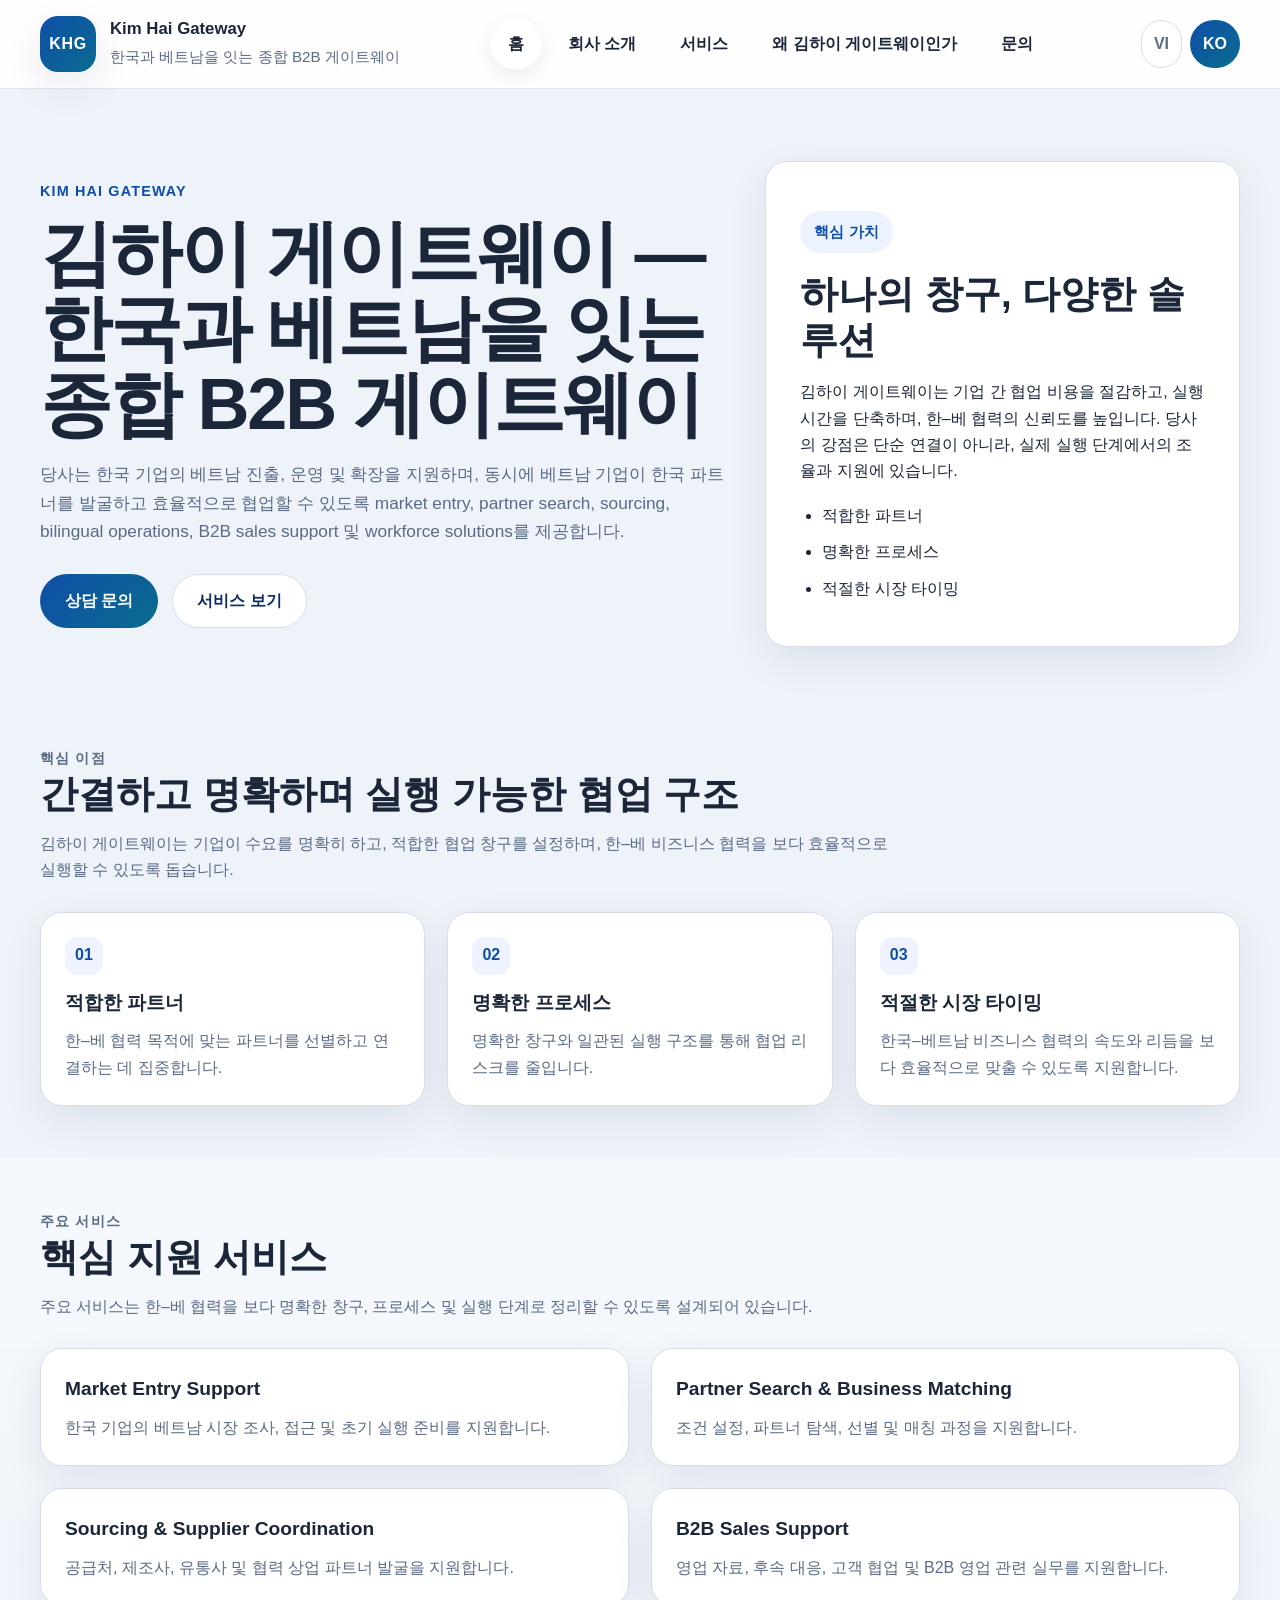
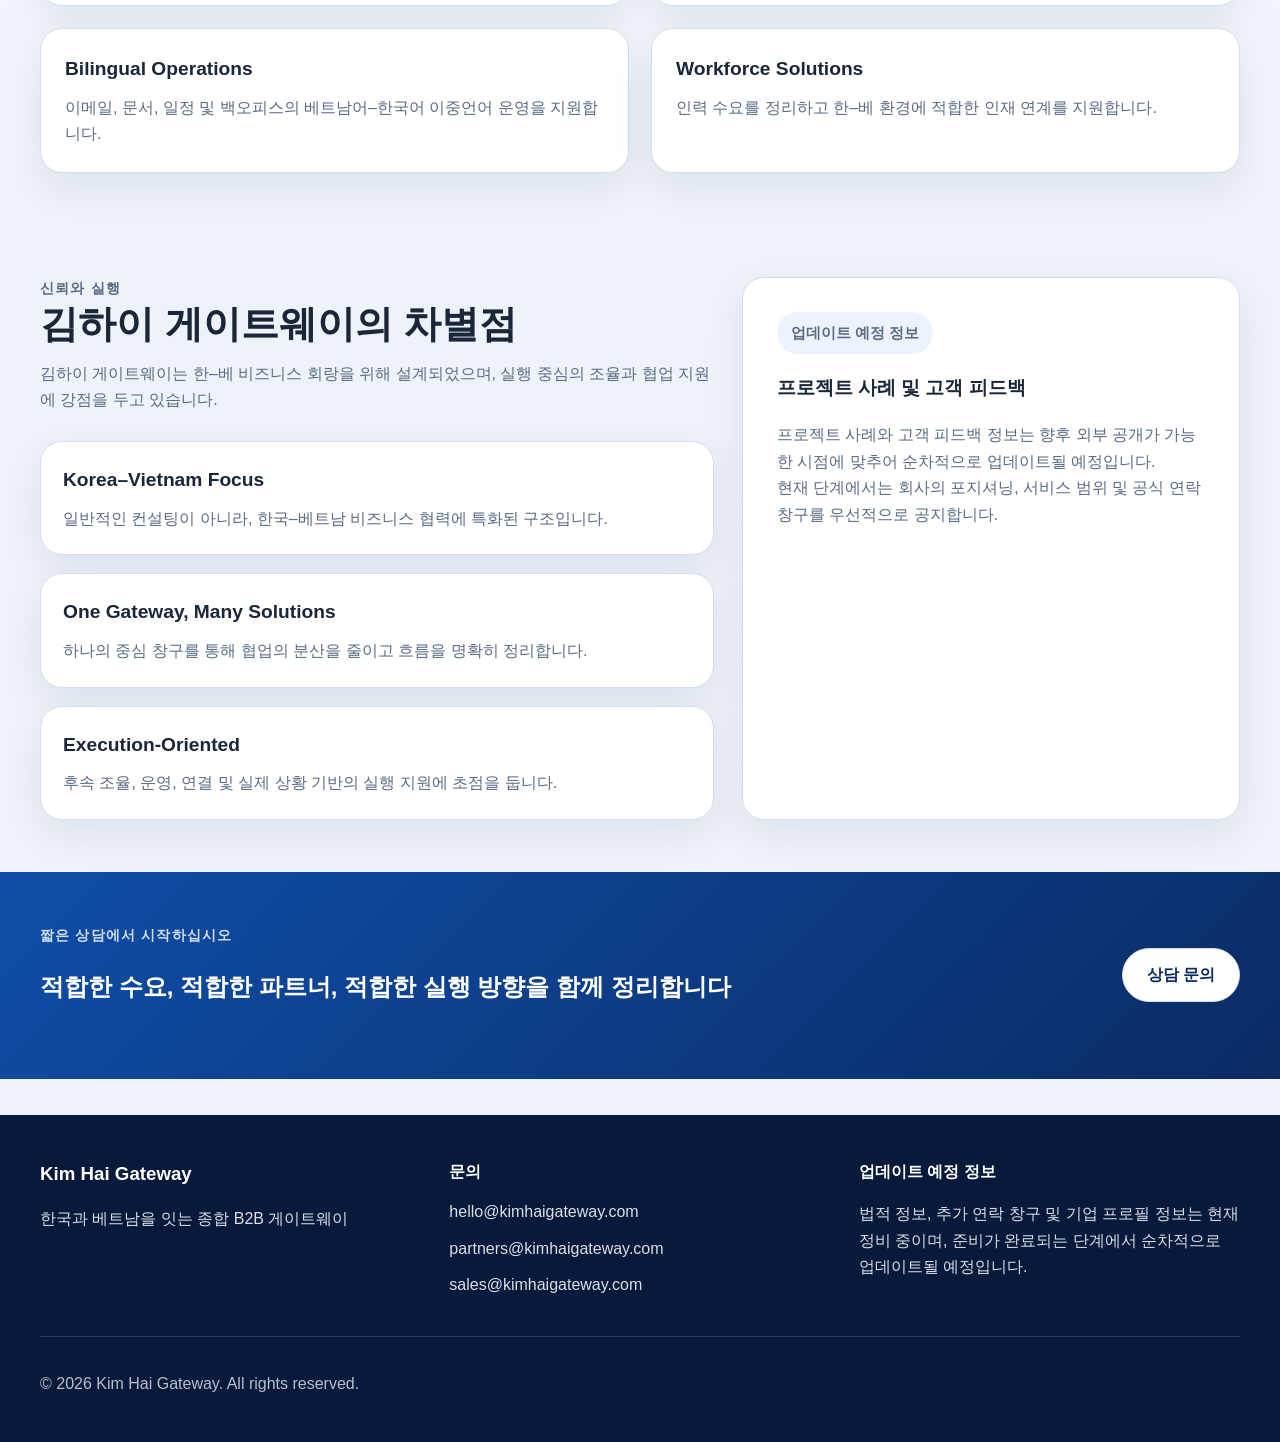
==== ko/index.html @ db50b4ad "Convert site to bilingual VI-KO structure" ====
<!DOCTYPE html>
<html lang="ko">
<head>
  <meta charset="UTF-8" />
  <meta name="viewport" content="width=device-width, initial-scale=1.0" />
  <title>Kim Hai Gateway | 한국과 베트남을 잇는 종합 B2B 게이트웨이</title>
  <meta name="description" content="김하이 게이트웨이는 한국 기업의 베트남 진출과 베트남 기업의 한국 파트너 협업을 지원하는 한–베 B2B 게이트웨이입니다." />
  <link rel="stylesheet" href="/assets/styles.css" />
</head>
<body>
  <header class="site-header">
    <div class="container header-inner">
      <a class="brand" href="/ko/index.html">
        <span class="brand-mark">KHG</span>
        <span class="brand-text">
          <strong>Kim Hai Gateway</strong>
          <small>한국과 베트남을 잇는 종합 B2B 게이트웨이</small>
        </span>
      </a>
      <nav class="site-nav">
        <a class="active" href="/ko/index.html">홈</a>
        <a href="/ko/about.html">회사 소개</a>
        <a href="/ko/services.html">서비스</a>
        <a href="/ko/why-us.html">왜 김하이 게이트웨이인가</a>
        <a href="/ko/contact.html">문의</a>
      </nav>
      <div class="lang-switch">
        <a href="/vi/index.html">VI</a>
        <a class="active" href="/ko/index.html">KO</a>
      </div>
    </div>
  </header>
  <main>
    <section class="hero">
      <div class="container hero-grid">
        <div>
          <p class="eyebrow">KIM HAI GATEWAY</p>
          <h1>김하이 게이트웨이 — 한국과 베트남을 잇는 종합 B2B 게이트웨이</h1>
          <p class="hero-text">당사는 한국 기업의 베트남 진출, 운영 및 확장을 지원하며, 동시에 베트남 기업이 한국 파트너를 발굴하고 효율적으로 협업할 수 있도록 market entry, partner search, sourcing, bilingual operations, B2B sales support 및 workforce solutions를 제공합니다.</p>
          <div class="button-row">
            <a class="btn btn-primary" href="/ko/contact.html">상담 문의</a>
            <a class="btn btn-secondary" href="/ko/services.html">서비스 보기</a>
          </div>
        </div>
        <aside class="hero-card">
          <p class="card-label">핵심 가치</p>
          <h2>하나의 창구, 다양한 솔루션</h2>
          <p>김하이 게이트웨이는 기업 간 협업 비용을 절감하고, 실행 시간을 단축하며, 한–베 협력의 신뢰도를 높입니다. 당사의 강점은 단순 연결이 아니라, 실제 실행 단계에서의 조율과 지원에 있습니다.</p>
          <ul class="value-list">
            <li>적합한 파트너</li>
            <li>명확한 프로세스</li>
            <li>적절한 시장 타이밍</li>
          </ul>
        </aside>
      </div>
    </section>

    <section class="section">
      <div class="container">
        <div class="section-heading">
          <p class="eyebrow">핵심 이점</p>
          <h2>간결하고 명확하며 실행 가능한 협업 구조</h2>
          <p>김하이 게이트웨이는 기업이 수요를 명확히 하고, 적합한 협업 창구를 설정하며, 한–베 비즈니스 협력을 보다 효율적으로 실행할 수 있도록 돕습니다.</p>
        </div>
        <div class="benefit-grid">
          <article class="benefit-card">
            <span class="benefit-number">01</span>
            <h3>적합한 파트너</h3>
            <p>한–베 협력 목적에 맞는 파트너를 선별하고 연결하는 데 집중합니다.</p>
          </article>
          <article class="benefit-card">
            <span class="benefit-number">02</span>
            <h3>명확한 프로세스</h3>
            <p>명확한 창구와 일관된 실행 구조를 통해 협업 리스크를 줄입니다.</p>
          </article>
          <article class="benefit-card">
            <span class="benefit-number">03</span>
            <h3>적절한 시장 타이밍</h3>
            <p>한국–베트남 비즈니스 협력의 속도와 리듬을 보다 효율적으로 맞출 수 있도록 지원합니다.</p>
          </article>
        </div>
      </div>
    </section>

    <section class="section section-alt">
      <div class="container">
        <div class="section-heading">
          <p class="eyebrow">주요 서비스</p>
          <h2>핵심 지원 서비스</h2>
          <p>주요 서비스는 한–베 협력을 보다 명확한 창구, 프로세스 및 실행 단계로 정리할 수 있도록 설계되어 있습니다.</p>
        </div>
        <div class="services-grid">
          <article class="service-card">
            <h3>Market Entry Support</h3>
            <p>한국 기업의 베트남 시장 조사, 접근 및 초기 실행 준비를 지원합니다.</p>
          </article>
          <article class="service-card">
            <h3>Partner Search &amp; Business Matching</h3>
            <p>조건 설정, 파트너 탐색, 선별 및 매칭 과정을 지원합니다.</p>
          </article>
          <article class="service-card">
            <h3>Sourcing &amp; Supplier Coordination</h3>
            <p>공급처, 제조사, 유통사 및 협력 상업 파트너 발굴을 지원합니다.</p>
          </article>
          <article class="service-card">
            <h3>B2B Sales Support</h3>
            <p>영업 자료, 후속 대응, 고객 협업 및 B2B 영업 관련 실무를 지원합니다.</p>
          </article>
          <article class="service-card">
            <h3>Bilingual Operations</h3>
            <p>이메일, 문서, 일정 및 백오피스의 베트남어–한국어 이중언어 운영을 지원합니다.</p>
          </article>
          <article class="service-card">
            <h3>Workforce Solutions</h3>
            <p>인력 수요를 정리하고 한–베 환경에 적합한 인재 연계를 지원합니다.</p>
          </article>
        </div>
      </div>
    </section>

    <section class="section">
      <div class="container two-col">
        <div>
          <div class="section-heading">
            <p class="eyebrow">신뢰와 실행</p>
            <h2>김하이 게이트웨이의 차별점</h2>
            <p>김하이 게이트웨이는 한–베 비즈니스 회랑을 위해 설계되었으며, 실행 중심의 조율과 협업 지원에 강점을 두고 있습니다.</p>
          </div>
          <div class="feature-stack">
            <article class="feature-item">
              <h3>Korea–Vietnam Focus</h3>
              <p>일반적인 컨설팅이 아니라, 한국–베트남 비즈니스 협력에 특화된 구조입니다.</p>
            </article>
            <article class="feature-item">
              <h3>One Gateway, Many Solutions</h3>
              <p>하나의 중심 창구를 통해 협업의 분산을 줄이고 흐름을 명확히 정리합니다.</p>
            </article>
            <article class="feature-item">
              <h3>Execution-Oriented</h3>
              <p>후속 조율, 운영, 연결 및 실제 상황 기반의 실행 지원에 초점을 둡니다.</p>
            </article>
          </div>
        </div>
        <aside class="placeholder-box">
          <p class="placeholder-label">업데이트 예정 정보</p>
          <h3>프로젝트 사례 및 고객 피드백</h3>
          <p>프로젝트 사례와 고객 피드백 정보는 향후 외부 공개가 가능한 시점에 맞추어 순차적으로 업데이트될 예정입니다.</p>
          <p class="placeholder-note">현재 단계에서는 회사의 포지셔닝, 서비스 범위 및 공식 연락 창구를 우선적으로 공지합니다.</p>
        </aside>
      </div>
    </section>

    <section class="section cta-band">
      <div class="container cta-band-inner">
        <div>
          <p class="eyebrow">짧은 상담에서 시작하십시오</p>
          <h2>적합한 수요, 적합한 파트너, 적합한 실행 방향을 함께 정리합니다</h2>
        </div>
        <a class="btn btn-light" href="/ko/contact.html">상담 문의</a>
      </div>
    </section>
  </main>
  <footer class="site-footer">
    <div class="container footer-grid">
      <div>
        <h3>Kim Hai Gateway</h3>
        <p>한국과 베트남을 잇는 종합 B2B 게이트웨이</p>
      </div>
      <div>
        <h4>문의</h4>
        <ul class="footer-list">
          <li><a href="mailto:hello@kimhaigateway.com">hello@kimhaigateway.com</a></li>
          <li><a href="mailto:partners@kimhaigateway.com">partners@kimhaigateway.com</a></li>
          <li><a href="mailto:sales@kimhaigateway.com">sales@kimhaigateway.com</a></li>
        </ul>
      </div>
      <div>
        <h4>업데이트 예정 정보</h4>
        <p>법적 정보, 추가 연락 창구 및 기업 프로필 정보는 현재 정비 중이며, 준비가 완료되는 단계에서 순차적으로 업데이트될 예정입니다.</p>
      </div>
    </div>
    <div class="container footer-bottom">
      <p>© <span id="year"></span> Kim Hai Gateway. All rights reserved.</p>
    </div>
  </footer>
  <script src="/assets/script.js"></script>
</body>
</html>
---- assets/styles.css ----
:root {
  --bg: #eef3fa; --surface: #ffffff; --text: #1b2638; --muted: #5b6b84; --line: #d7deea;
  --primary: #0f4ea8; --primary-dark: #0b2b64; --accent: #0a6c8e; --shadow: 0 14px 40px rgba(15,31,63,.08);
  --radius: 22px; --container: 1200px;
}
*{box-sizing:border-box} html{scroll-behavior:smooth}
body{margin:0;font-family:Arial,"Helvetica Neue",Helvetica,sans-serif;color:var(--text);background:var(--bg);line-height:1.65}
a{color:inherit;text-decoration:none} .container{width:min(var(--container),calc(100% - 40px));margin:0 auto}
.site-header{position:sticky;top:0;z-index:20;background:rgba(255,255,255,.9);backdrop-filter:blur(10px);border-bottom:1px solid rgba(215,222,234,.8)}
.header-inner{display:flex;align-items:center;justify-content:space-between;gap:20px;min-height:88px}
.brand,.brand-lockup{display:flex;align-items:center;gap:14px}
.brand-mark{width:56px;height:56px;border-radius:18px;background:linear-gradient(135deg,var(--primary),var(--accent));color:#fff;display:grid;place-items:center;font-weight:700;letter-spacing:.04em;box-shadow:var(--shadow);flex-shrink:0}
.brand-text strong,.brand-lockup h1{display:block;margin:0;font-size:1.05rem;line-height:1.2}
.brand-text small,.brand-lockup p{display:block;color:var(--muted);margin-top:4px;font-size:.95rem}
.site-nav{display:flex;align-items:center;gap:8px;flex-wrap:wrap}
.site-nav a{padding:12px 18px;border-radius:999px;font-weight:600;color:var(--text)}
.site-nav a.active,.site-nav a:hover{background:#fff;box-shadow:0 6px 18px rgba(10,24,54,.08)}
.lang-switch{display:flex;align-items:center;gap:8px}
.lang-switch a{padding:10px 12px;border-radius:999px;border:1px solid var(--line);font-weight:700;color:var(--muted);background:#fff}
.lang-switch a.active{color:#fff;background:linear-gradient(135deg,var(--primary),var(--accent));border-color:transparent}
.hero{padding:72px 0 48px}.hero-grid{display:grid;grid-template-columns:1.3fr .9fr;gap:40px;align-items:center}
.eyebrow{margin:0 0 12px;color:var(--primary);font-weight:800;letter-spacing:.08em;text-transform:uppercase;font-size:.9rem}
.hero h1,.page-hero h1{margin:0 0 18px;font-size:clamp(2.4rem,6vw,4.5rem);line-height:1.05;letter-spacing:-.03em}
.hero-text,.page-hero p{color:var(--muted);font-size:1.08rem;max-width:880px}
.hero-card,.page-panel,.placeholder-box,.lang-card,.service-card,.benefit-card,.feature-item,.why-card,.note-card{background:var(--surface);border:1px solid var(--line);border-radius:var(--radius);box-shadow:var(--shadow)}
.hero-card,.placeholder-box,.page-panel,.lang-card{padding:34px}
.card-label,.placeholder-label{display:inline-block;background:#edf2ff;color:var(--primary);padding:9px 14px;border-radius:999px;font-weight:700;font-size:.92rem;margin-bottom:18px}
.hero-card h2,.section-heading h2{margin:0 0 14px;font-size:clamp(1.8rem,3vw,2.6rem);line-height:1.2}
.value-list{margin:18px 0 0;padding-left:22px}.value-list li{margin-bottom:10px;color:var(--text)}
.button-row,.lang-actions{display:flex;gap:14px;flex-wrap:wrap;margin-top:28px}
.btn{display:inline-flex;align-items:center;justify-content:center;min-height:54px;padding:0 24px;border-radius:999px;font-weight:700;border:1px solid transparent;transition:.2s ease}
.btn:hover{transform:translateY(-1px)} .btn-primary{color:#fff;background:linear-gradient(135deg,var(--primary),var(--accent))}
.btn-secondary,.btn-light{color:var(--primary-dark);background:#fff;border-color:var(--line)}
.section{padding:52px 0}.section-alt{background:linear-gradient(180deg,rgba(255,255,255,.45),rgba(255,255,255,0))}
.section-heading{max-width:860px;margin-bottom:28px}.section-heading.center{text-align:center;margin-inline:auto}.section-heading p{color:var(--muted);margin:0}
.grid-2,.services-grid{display:grid;grid-template-columns:repeat(2,1fr);gap:22px}
.benefit-grid,.why-grid{display:grid;grid-template-columns:repeat(3,1fr);gap:22px}
.benefit-card,.service-card,.why-card,.note-card{padding:24px}
.benefit-number{display:inline-grid;place-items:center;width:38px;height:38px;border-radius:12px;background:#eef3ff;color:var(--primary);font-weight:800;margin-bottom:12px}
.two-col{display:grid;grid-template-columns:1.15fr .85fr;gap:28px}.feature-stack{display:grid;gap:18px;margin-top:22px}.feature-item{padding:22px}
.feature-item h3,.service-card h3,.benefit-card h3,.why-card h3,.note-card h3{margin:0 0 10px;font-size:1.2rem}
.feature-item p,.service-card p,.benefit-card p,.why-card p,.note-card p,.placeholder-box p{margin:0;color:var(--muted)}
.page-hero{padding:64px 0 24px}.page-layout{display:grid;grid-template-columns:1.15fr .85fr;gap:28px;align-items:start}
.page-panel h3{margin-top:0}.divider-list{border-top:1px solid var(--line)}.divider-item{padding:18px 0;border-bottom:1px solid var(--line)}.divider-item strong{display:block;margin-bottom:6px;font-size:1.02rem}
.cta-band{background:linear-gradient(135deg,var(--primary),var(--primary-dark));color:#fff}.cta-band .eyebrow{color:rgba(255,255,255,.8)}
.cta-band-inner{display:flex;align-items:center;justify-content:space-between;gap:24px}
.site-footer{background:#071a3c;color:#fff;margin-top:36px}.footer-grid{display:grid;grid-template-columns:1fr 1fr 1fr;gap:28px;padding:44px 0 28px}
.footer-grid h3,.footer-grid h4{margin-top:0;margin-bottom:14px}.footer-grid p,.footer-grid li,.footer-grid a{color:rgba(255,255,255,.86)}
.footer-list{list-style:none;padding:0;margin:0}.footer-list li{margin-bottom:10px}.footer-bottom{border-top:1px solid rgba(255,255,255,.14);padding:18px 0 28px;color:rgba(255,255,255,.72)}
.lang-gateway{min-height:100vh;display:grid;place-items:center;padding:32px 20px}.lang-card{width:min(760px,100%)}.center{text-align:center;justify-content:center}
@media (max-width:980px){.hero-grid,.two-col,.page-layout,.grid-2,.benefit-grid,.why-grid,.services-grid,.footer-grid,.cta-band-inner{grid-template-columns:1fr}.header-inner{flex-direction:column;align-items:flex-start;padding:16px 0}.site-nav{width:100%}.hero h1,.page-hero h1{font-size:2.45rem}}
@media (max-width:640px){.container{width:min(var(--container),calc(100% - 24px))}.hero,.page-hero,.section{padding-top:36px;padding-bottom:36px}.hero-card,.placeholder-box,.page-panel,.lang-card{padding:24px}.btn{width:100%}.button-row,.lang-actions{flex-direction:column}}
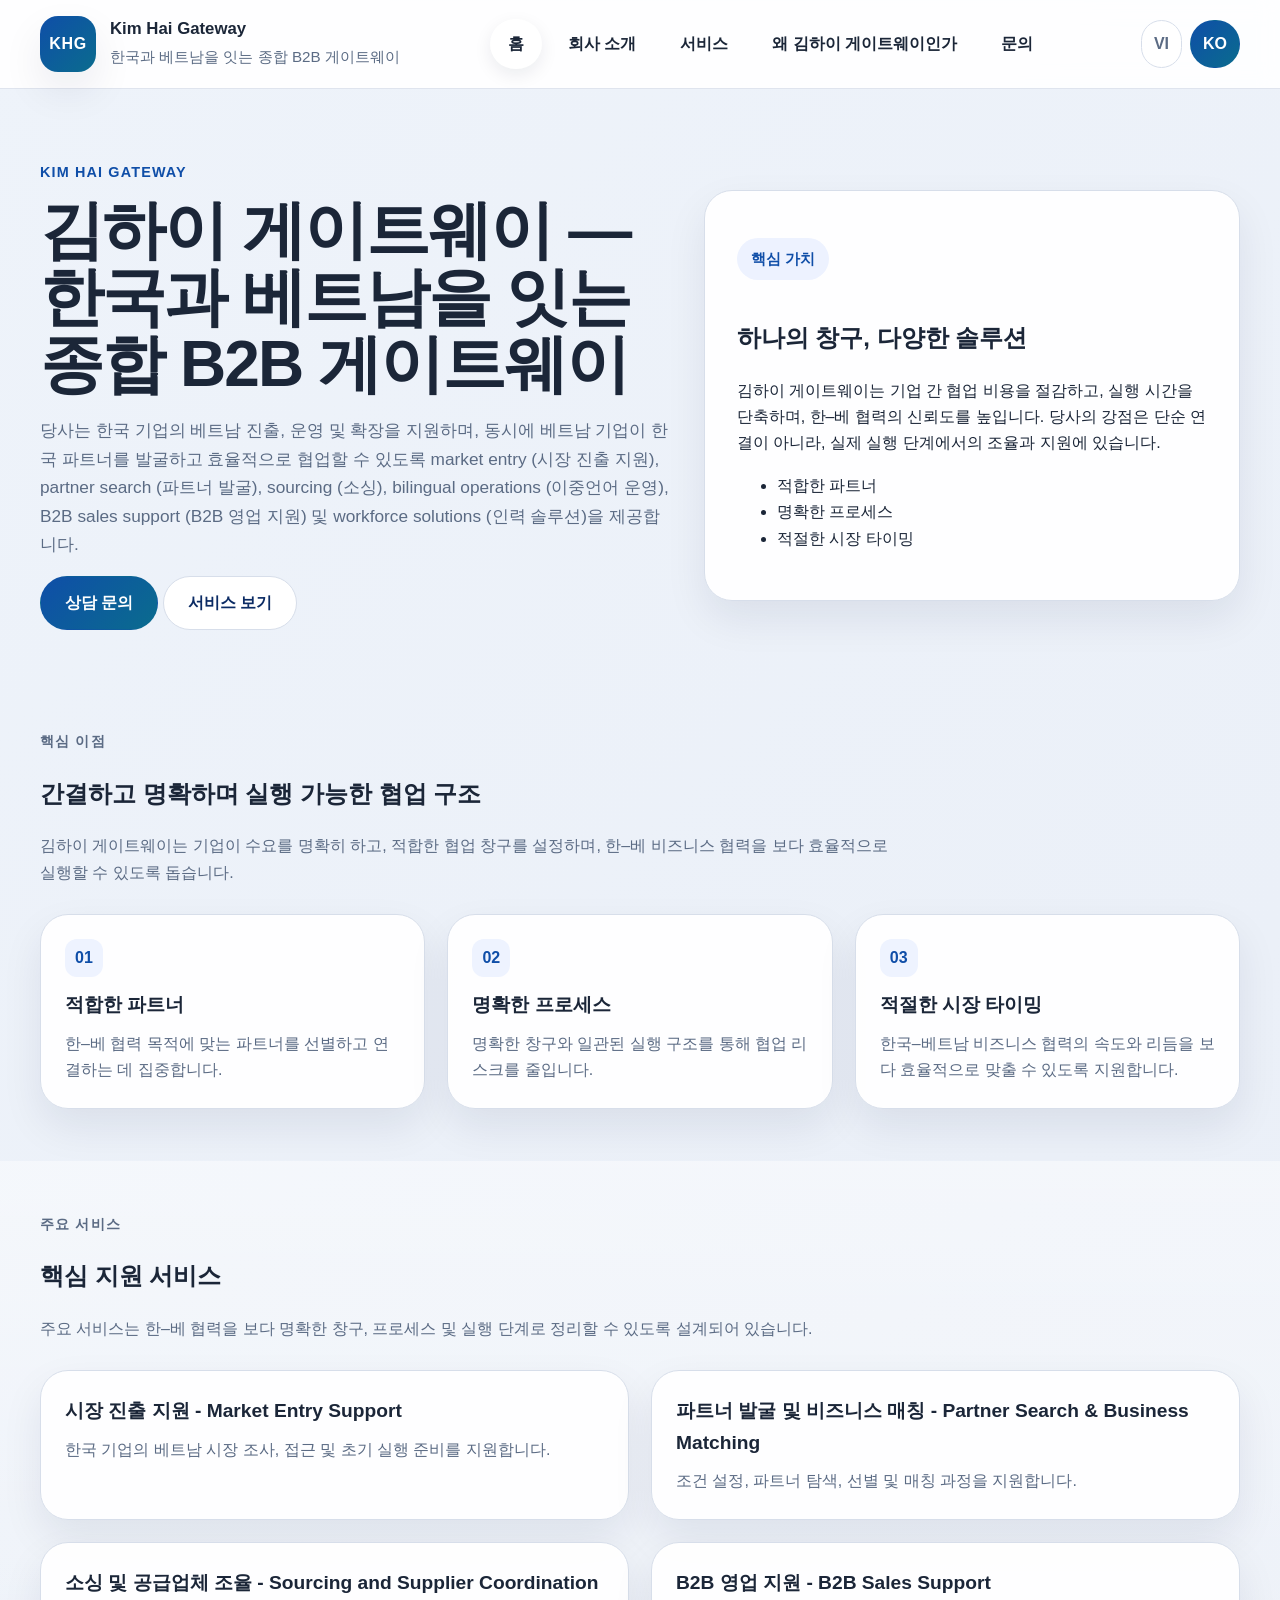
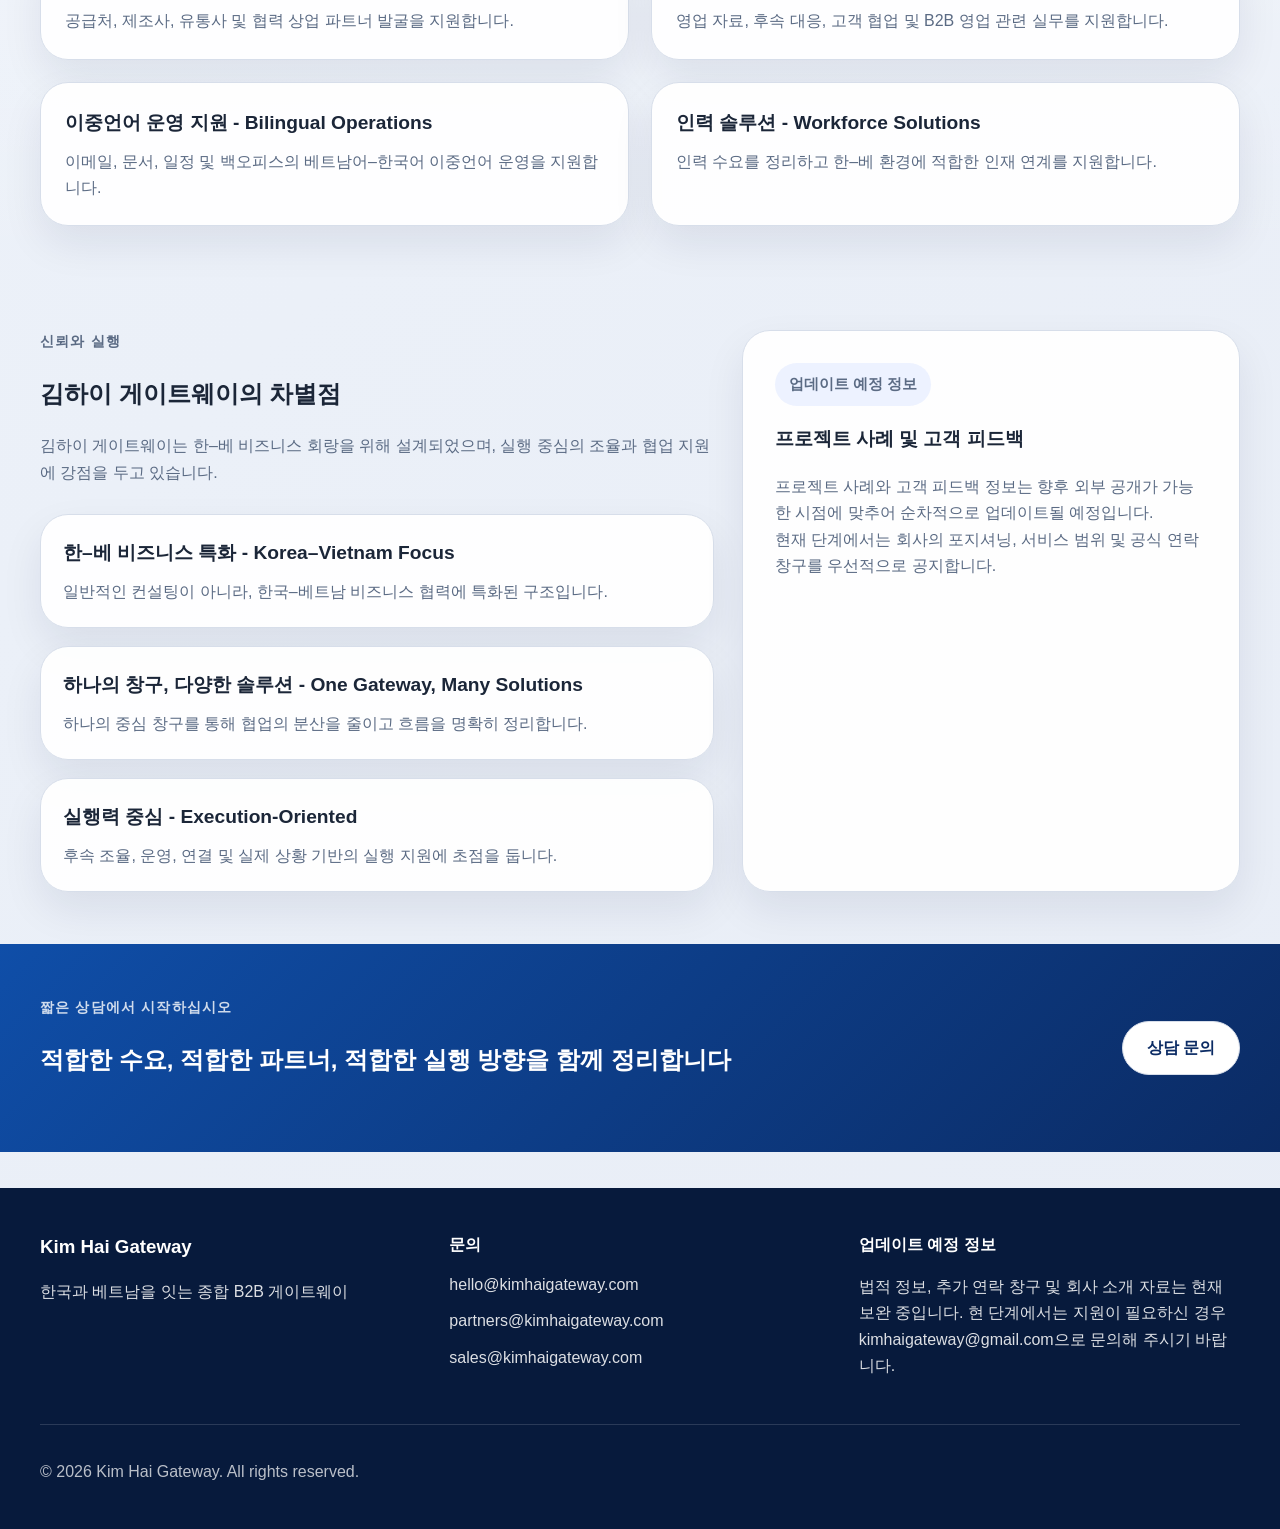
==== commit 00005d8e: "Update index.html" ====
--- a/ko/index.html
+++ b/ko/index.html
@@ -36,7 +36,7 @@
         <div>
           <p class="eyebrow">KIM HAI GATEWAY</p>
           <h1>김하이 게이트웨이 — 한국과 베트남을 잇는 종합 B2B 게이트웨이</h1>
-          <p class="hero-text">당사는 한국 기업의 베트남 진출, 운영 및 확장을 지원하며, 동시에 베트남 기업이 한국 파트너를 발굴하고 효율적으로 협업할 수 있도록 market entry, partner search, sourcing, bilingual operations, B2B sales support 및 workforce solutions를 제공합니다.</p>
+          <p class="hero-text">당사는 한국 기업의 베트남 진출, 운영 및 확장을 지원하며, 동시에 베트남 기업이 한국 파트너를 발굴하고 효율적으로 협업할 수 있도록 market entry (시장 진출 지원), partner search (파트너 발굴), sourcing (소싱), bilingual operations (이중언어 운영), B2B sales support (B2B 영업 지원) 및 workforce solutions (인력 솔루션)을 제공합니다.</p>
           <div class="button-row">
             <a class="btn btn-primary" href="/ko/contact.html">상담 문의</a>
             <a class="btn btn-secondary" href="/ko/services.html">서비스 보기</a>
@@ -91,27 +91,27 @@
         </div>
         <div class="services-grid">
           <article class="service-card">
-            <h3>Market Entry Support</h3>
+            <h3>시장 진출 지원 - Market Entry Support</h3>
             <p>한국 기업의 베트남 시장 조사, 접근 및 초기 실행 준비를 지원합니다.</p>
           </article>
           <article class="service-card">
-            <h3>Partner Search &amp; Business Matching</h3>
+            <h3>파트너 발굴 및 비즈니스 매칭 - Partner Search &amp; Business Matching</h3>
             <p>조건 설정, 파트너 탐색, 선별 및 매칭 과정을 지원합니다.</p>
           </article>
           <article class="service-card">
-            <h3>Sourcing &amp; Supplier Coordination</h3>
+            <h3>소싱 및 공급업체 조율 - Sourcing and Supplier Coordination</h3>
             <p>공급처, 제조사, 유통사 및 협력 상업 파트너 발굴을 지원합니다.</p>
           </article>
           <article class="service-card">
-            <h3>B2B Sales Support</h3>
+            <h3>B2B 영업 지원 - B2B Sales Support</h3>
             <p>영업 자료, 후속 대응, 고객 협업 및 B2B 영업 관련 실무를 지원합니다.</p>
           </article>
           <article class="service-card">
-            <h3>Bilingual Operations</h3>
+            <h3>이중언어 운영 지원 - Bilingual Operations</h3>
             <p>이메일, 문서, 일정 및 백오피스의 베트남어–한국어 이중언어 운영을 지원합니다.</p>
           </article>
           <article class="service-card">
-            <h3>Workforce Solutions</h3>
+            <h3>인력 솔루션 - Workforce Solutions</h3>
             <p>인력 수요를 정리하고 한–베 환경에 적합한 인재 연계를 지원합니다.</p>
           </article>
         </div>
@@ -128,15 +128,15 @@
           </div>
           <div class="feature-stack">
             <article class="feature-item">
-              <h3>Korea–Vietnam Focus</h3>
+              <h3>한–베 비즈니스 특화 - Korea–Vietnam Focus</h3>
               <p>일반적인 컨설팅이 아니라, 한국–베트남 비즈니스 협력에 특화된 구조입니다.</p>
             </article>
             <article class="feature-item">
-              <h3>One Gateway, Many Solutions</h3>
+              <h3>하나의 창구, 다양한 솔루션 - One Gateway, Many Solutions</h3>
               <p>하나의 중심 창구를 통해 협업의 분산을 줄이고 흐름을 명확히 정리합니다.</p>
             </article>
             <article class="feature-item">
-              <h3>Execution-Oriented</h3>
+              <h3>실행력 중심 - Execution-Oriented</h3>
               <p>후속 조율, 운영, 연결 및 실제 상황 기반의 실행 지원에 초점을 둡니다.</p>
             </article>
           </div>
@@ -176,7 +176,7 @@
       </div>
       <div>
         <h4>업데이트 예정 정보</h4>
-        <p>법적 정보, 추가 연락 창구 및 기업 프로필 정보는 현재 정비 중이며, 준비가 완료되는 단계에서 순차적으로 업데이트될 예정입니다.</p>
+        <p>법적 정보, 추가 연락 창구 및 회사 소개 자료는 현재 보완 중입니다. 현 단계에서는 지원이 필요하신 경우 kimhaigateway@gmail.com으로 문의해 주시기 바랍니다.</p>
       </div>
     </div>
     <div class="container footer-bottom">
--- a/assets/styles.css
+++ b/assets/styles.css
@@ -1,52 +1,699 @@
 :root {
-  --bg: #eef3fa; --surface: #ffffff; --text: #1b2638; --muted: #5b6b84; --line: #d7deea;
-  --primary: #0f4ea8; --primary-dark: #0b2b64; --accent: #0a6c8e; --shadow: 0 14px 40px rgba(15,31,63,.08);
-  --radius: 22px; --container: 1200px;
-}
-*{box-sizing:border-box} html{scroll-behavior:smooth}
-body{margin:0;font-family:Arial,"Helvetica Neue",Helvetica,sans-serif;color:var(--text);background:var(--bg);line-height:1.65}
-a{color:inherit;text-decoration:none} .container{width:min(var(--container),calc(100% - 40px));margin:0 auto}
-.site-header{position:sticky;top:0;z-index:20;background:rgba(255,255,255,.9);backdrop-filter:blur(10px);border-bottom:1px solid rgba(215,222,234,.8)}
-.header-inner{display:flex;align-items:center;justify-content:space-between;gap:20px;min-height:88px}
-.brand,.brand-lockup{display:flex;align-items:center;gap:14px}
-.brand-mark{width:56px;height:56px;border-radius:18px;background:linear-gradient(135deg,var(--primary),var(--accent));color:#fff;display:grid;place-items:center;font-weight:700;letter-spacing:.04em;box-shadow:var(--shadow);flex-shrink:0}
-.brand-text strong,.brand-lockup h1{display:block;margin:0;font-size:1.05rem;line-height:1.2}
-.brand-text small,.brand-lockup p{display:block;color:var(--muted);margin-top:4px;font-size:.95rem}
-.site-nav{display:flex;align-items:center;gap:8px;flex-wrap:wrap}
-.site-nav a{padding:12px 18px;border-radius:999px;font-weight:600;color:var(--text)}
-.site-nav a.active,.site-nav a:hover{background:#fff;box-shadow:0 6px 18px rgba(10,24,54,.08)}
-.lang-switch{display:flex;align-items:center;gap:8px}
-.lang-switch a{padding:10px 12px;border-radius:999px;border:1px solid var(--line);font-weight:700;color:var(--muted);background:#fff}
-.lang-switch a.active{color:#fff;background:linear-gradient(135deg,var(--primary),var(--accent));border-color:transparent}
-.hero{padding:72px 0 48px}.hero-grid{display:grid;grid-template-columns:1.3fr .9fr;gap:40px;align-items:center}
-.eyebrow{margin:0 0 12px;color:var(--primary);font-weight:800;letter-spacing:.08em;text-transform:uppercase;font-size:.9rem}
-.hero h1,.page-hero h1{margin:0 0 18px;font-size:clamp(2.4rem,6vw,4.5rem);line-height:1.05;letter-spacing:-.03em}
-.hero-text,.page-hero p{color:var(--muted);font-size:1.08rem;max-width:880px}
-.hero-card,.page-panel,.placeholder-box,.lang-card,.service-card,.benefit-card,.feature-item,.why-card,.note-card{background:var(--surface);border:1px solid var(--line);border-radius:var(--radius);box-shadow:var(--shadow)}
-.hero-card,.placeholder-box,.page-panel,.lang-card{padding:34px}
-.card-label,.placeholder-label{display:inline-block;background:#edf2ff;color:var(--primary);padding:9px 14px;border-radius:999px;font-weight:700;font-size:.92rem;margin-bottom:18px}
-.hero-card h2,.section-heading h2{margin:0 0 14px;font-size:clamp(1.8rem,3vw,2.6rem);line-height:1.2}
-.value-list{margin:18px 0 0;padding-left:22px}.value-list li{margin-bottom:10px;color:var(--text)}
-.button-row,.lang-actions{display:flex;gap:14px;flex-wrap:wrap;margin-top:28px}
-.btn{display:inline-flex;align-items:center;justify-content:center;min-height:54px;padding:0 24px;border-radius:999px;font-weight:700;border:1px solid transparent;transition:.2s ease}
-.btn:hover{transform:translateY(-1px)} .btn-primary{color:#fff;background:linear-gradient(135deg,var(--primary),var(--accent))}
-.btn-secondary,.btn-light{color:var(--primary-dark);background:#fff;border-color:var(--line)}
-.section{padding:52px 0}.section-alt{background:linear-gradient(180deg,rgba(255,255,255,.45),rgba(255,255,255,0))}
-.section-heading{max-width:860px;margin-bottom:28px}.section-heading.center{text-align:center;margin-inline:auto}.section-heading p{color:var(--muted);margin:0}
-.grid-2,.services-grid{display:grid;grid-template-columns:repeat(2,1fr);gap:22px}
-.benefit-grid,.why-grid{display:grid;grid-template-columns:repeat(3,1fr);gap:22px}
-.benefit-card,.service-card,.why-card,.note-card{padding:24px}
-.benefit-number{display:inline-grid;place-items:center;width:38px;height:38px;border-radius:12px;background:#eef3ff;color:var(--primary);font-weight:800;margin-bottom:12px}
-.two-col{display:grid;grid-template-columns:1.15fr .85fr;gap:28px}.feature-stack{display:grid;gap:18px;margin-top:22px}.feature-item{padding:22px}
-.feature-item h3,.service-card h3,.benefit-card h3,.why-card h3,.note-card h3{margin:0 0 10px;font-size:1.2rem}
-.feature-item p,.service-card p,.benefit-card p,.why-card p,.note-card p,.placeholder-box p{margin:0;color:var(--muted)}
-.page-hero{padding:64px 0 24px}.page-layout{display:grid;grid-template-columns:1.15fr .85fr;gap:28px;align-items:start}
-.page-panel h3{margin-top:0}.divider-list{border-top:1px solid var(--line)}.divider-item{padding:18px 0;border-bottom:1px solid var(--line)}.divider-item strong{display:block;margin-bottom:6px;font-size:1.02rem}
-.cta-band{background:linear-gradient(135deg,var(--primary),var(--primary-dark));color:#fff}.cta-band .eyebrow{color:rgba(255,255,255,.8)}
-.cta-band-inner{display:flex;align-items:center;justify-content:space-between;gap:24px}
-.site-footer{background:#071a3c;color:#fff;margin-top:36px}.footer-grid{display:grid;grid-template-columns:1fr 1fr 1fr;gap:28px;padding:44px 0 28px}
-.footer-grid h3,.footer-grid h4{margin-top:0;margin-bottom:14px}.footer-grid p,.footer-grid li,.footer-grid a{color:rgba(255,255,255,.86)}
-.footer-list{list-style:none;padding:0;margin:0}.footer-list li{margin-bottom:10px}.footer-bottom{border-top:1px solid rgba(255,255,255,.14);padding:18px 0 28px;color:rgba(255,255,255,.72)}
-.lang-gateway{min-height:100vh;display:grid;place-items:center;padding:32px 20px}.lang-card{width:min(760px,100%)}.center{text-align:center;justify-content:center}
-@media (max-width:980px){.hero-grid,.two-col,.page-layout,.grid-2,.benefit-grid,.why-grid,.services-grid,.footer-grid,.cta-band-inner{grid-template-columns:1fr}.header-inner{flex-direction:column;align-items:flex-start;padding:16px 0}.site-nav{width:100%}.hero h1,.page-hero h1{font-size:2.45rem}}
-@media (max-width:640px){.container{width:min(var(--container),calc(100% - 24px))}.hero,.page-hero,.section{padding-top:36px;padding-bottom:36px}.hero-card,.placeholder-box,.page-panel,.lang-card{padding:24px}.btn{width:100%}.button-row,.lang-actions{flex-direction:column}}
+  --bg: #eef3fa;
+  --surface: rgba(255, 255, 255, 0.94);
+  --surface-strong: #ffffff;
+  --text: #1b2638;
+  --muted: #5b6b84;
+  --line: #d7deea;
+  --primary: #0f4ea8;
+  --primary-dark: #0b2b64;
+  --accent: #0a6c8e;
+  --shadow: 0 18px 42px rgba(15, 31, 63, 0.08);
+  --radius: 28px;
+  --container: 1200px;
+}
+
+* {
+  box-sizing: border-box;
+}
+
+html {
+  scroll-behavior: smooth;
+}
+
+body {
+  margin: 0;
+  font-family: "Noto Sans", "Segoe UI", Arial, sans-serif;
+  color: var(--text);
+  background: linear-gradient(135deg, #eef3fa 0%, #e8edf6 100%);
+  line-height: 1.65;
+}
+
+a {
+  color: inherit;
+  text-decoration: none;
+}
+
+img {
+  max-width: 100%;
+  display: block;
+}
+
+.container {
+  width: min(var(--container), calc(100% - 40px));
+  margin: 0 auto;
+}
+
+.site-header {
+  position: sticky;
+  top: 0;
+  z-index: 20;
+  background: rgba(255, 255, 255, 0.9);
+  backdrop-filter: blur(10px);
+  border-bottom: 1px solid rgba(215, 222, 234, 0.8);
+}
+
+.header-inner {
+  display: flex;
+  align-items: center;
+  justify-content: space-between;
+  gap: 20px;
+  min-height: 88px;
+}
+
+.brand {
+  display: flex;
+  align-items: center;
+  gap: 14px;
+}
+
+.brand-mark {
+  width: 56px;
+  height: 56px;
+  border-radius: 18px;
+  background: linear-gradient(135deg, var(--primary), var(--accent));
+  color: #fff;
+  display: grid;
+  place-items: center;
+  font-weight: 700;
+  letter-spacing: 0.04em;
+  box-shadow: var(--shadow);
+  flex-shrink: 0;
+}
+
+.brand-text strong {
+  display: block;
+  margin: 0;
+  font-size: 1.05rem;
+  line-height: 1.2;
+}
+
+.brand-text small {
+  display: block;
+  color: var(--muted);
+  margin-top: 4px;
+  font-size: 0.95rem;
+}
+
+.site-nav {
+  display: flex;
+  align-items: center;
+  gap: 8px;
+  flex-wrap: wrap;
+}
+
+.site-nav a {
+  padding: 12px 18px;
+  border-radius: 999px;
+  font-weight: 600;
+  color: var(--text);
+}
+
+.site-nav a.active,
+.site-nav a:hover {
+  background: #fff;
+  box-shadow: 0 6px 18px rgba(10, 24, 54, 0.08);
+}
+
+.lang-switch {
+  display: flex;
+  align-items: center;
+  gap: 8px;
+}
+
+.lang-switch a {
+  padding: 10px 12px;
+  border-radius: 999px;
+  border: 1px solid var(--line);
+  font-weight: 700;
+  color: var(--muted);
+  background: #fff;
+}
+
+.lang-switch a.active {
+  color: #fff;
+  background: linear-gradient(135deg, var(--primary), var(--accent));
+  border-color: transparent;
+}
+
+.eyebrow,
+.lang-eyebrow {
+  margin: 0 0 12px;
+  color: var(--primary);
+  font-weight: 800;
+  letter-spacing: 0.08em;
+  text-transform: uppercase;
+  font-size: 0.9rem;
+}
+
+.btn {
+  display: inline-flex;
+  align-items: center;
+  justify-content: center;
+  min-height: 54px;
+  padding: 0 24px;
+  border-radius: 999px;
+  font-weight: 700;
+  border: 1px solid transparent;
+  transition: 0.2s ease;
+}
+
+.btn:hover {
+  transform: translateY(-1px);
+}
+
+.btn-primary {
+  color: #fff;
+  background: linear-gradient(135deg, var(--primary), var(--accent));
+}
+
+.btn-secondary,
+.btn-light {
+  color: var(--primary-dark);
+  background: #fff;
+  border-color: var(--line);
+}
+
+.hero {
+  padding: 72px 0 48px;
+}
+
+.hero-grid,
+.brand-home-grid {
+  display: grid;
+  grid-template-columns: 1.08fr 0.92fr;
+  gap: 34px;
+  align-items: center;
+}
+
+.hero h1,
+.page-hero h1,
+.brand-home-copy h1,
+.lang-copy-panel h2 {
+  margin: 0 0 18px;
+  font-size: clamp(2.4rem, 5vw, 4.4rem);
+  line-height: 1.05;
+  letter-spacing: -0.03em;
+  color: var(--text);
+}
+
+.hero-text,
+.page-hero p,
+.brand-home-copy p,
+.lang-subtitle,
+.lang-subtitle-ko {
+  color: var(--muted);
+  font-size: 1.08rem;
+}
+
+.hero-card,
+.panel-card,
+.page-panel,
+.info-card,
+.placeholder-box,
+.lang-card,
+.service-card,
+.benefit-card,
+.contact-card,
+.feature-item,
+.why-card,
+.note-card,
+.brand-home-panel,
+.lang-copy-panel,
+.lang-visual-panel,
+.brand-home-visual,
+.brand-gallery-card {
+  background: var(--surface);
+  border: 1px solid var(--line);
+  border-radius: var(--radius);
+  box-shadow: var(--shadow);
+}
+
+.hero-card,
+.placeholder-box,
+.page-panel,
+.lang-card,
+.lang-copy-panel,
+.lang-visual-panel,
+.brand-home-panel,
+.brand-home-visual {
+  padding: 32px;
+}
+
+.card-label,
+.placeholder-label {
+  display: inline-block;
+  background: #edf2ff;
+  color: var(--primary);
+  padding: 9px 14px;
+  border-radius: 999px;
+  font-weight: 700;
+  font-size: 0.92rem;
+  margin-bottom: 18px;
+}
+
+.section {
+  padding: 52px 0;
+}
+
+.section-alt {
+  background: linear-gradient(180deg, rgba(255,255,255,0.45), rgba(255,255,255,0));
+}
+
+.section-heading {
+  max-width: 860px;
+  margin-bottom: 28px;
+}
+
+.section-heading p {
+  color: var(--muted);
+  margin: 0;
+}
+
+.benefit-grid,
+.contact-grid,
+.why-grid,
+.brand-gallery-grid {
+  display: grid;
+  grid-template-columns: repeat(3, 1fr);
+  gap: 22px;
+}
+
+.services-grid,
+.grid-2 {
+  display: grid;
+  grid-template-columns: repeat(2, 1fr);
+  gap: 22px;
+}
+
+.benefit-card,
+.service-card,
+.contact-card,
+.why-card,
+.note-card,
+.brand-gallery-card {
+  padding: 24px;
+}
+
+.benefit-number {
+  display: inline-grid;
+  place-items: center;
+  width: 38px;
+  height: 38px;
+  border-radius: 12px;
+  background: #eef3ff;
+  color: var(--primary);
+  font-weight: 800;
+  margin-bottom: 12px;
+}
+
+.two-col,
+.page-layout {
+  display: grid;
+  grid-template-columns: 1.15fr 0.85fr;
+  gap: 28px;
+}
+
+.feature-stack {
+  display: grid;
+  gap: 18px;
+  margin-top: 22px;
+}
+
+.feature-item {
+  padding: 22px;
+}
+
+.feature-item h3,
+.service-card h3,
+.benefit-card h3,
+.contact-card h3,
+.why-card h3,
+.note-card h3,
+.brand-gallery-card h3,
+.brand-home-panel h3 {
+  margin: 0 0 10px;
+  font-size: 1.2rem;
+}
+
+.feature-item p,
+.service-card p,
+.benefit-card p,
+.contact-card p,
+.why-card p,
+.note-card p,
+.placeholder-box p,
+.brand-gallery-card p,
+.brand-home-panel p {
+  margin: 0;
+  color: var(--muted);
+}
+
+.page-hero {
+  padding: 64px 0 24px;
+}
+
+.divider-list {
+  border-top: 1px solid var(--line);
+}
+
+.divider-item {
+  padding: 18px 0;
+  border-bottom: 1px solid var(--line);
+}
+
+.divider-item strong {
+  display: block;
+  margin-bottom: 6px;
+  font-size: 1.02rem;
+}
+
+.cta-band {
+  background: linear-gradient(135deg, var(--primary), var(--primary-dark));
+  color: #fff;
+}
+
+.cta-band .eyebrow {
+  color: rgba(255,255,255,0.8);
+}
+
+.cta-band-inner {
+  display: flex;
+  align-items: center;
+  justify-content: space-between;
+  gap: 24px;
+}
+
+.site-footer {
+  background: #071a3c;
+  color: #fff;
+  margin-top: 36px;
+}
+
+.footer-grid {
+  display: grid;
+  grid-template-columns: 1fr 1fr 1fr;
+  gap: 28px;
+  padding: 44px 0 28px;
+}
+
+.footer-grid h3,
+.footer-grid h4 {
+  margin-top: 0;
+  margin-bottom: 14px;
+}
+
+.footer-grid p,
+.footer-grid li,
+.footer-grid a {
+  color: rgba(255,255,255,0.86);
+}
+
+.footer-list {
+  list-style: none;
+  padding: 0;
+  margin: 0;
+}
+
+.footer-list li {
+  margin-bottom: 10px;
+}
+
+.footer-bottom {
+  border-top: 1px solid rgba(255,255,255,0.14);
+  padding: 18px 0 28px;
+  color: rgba(255,255,255,0.72);
+}
+
+/* Root landing page */
+.lang-landing-page {
+  background: linear-gradient(135deg, #eef3fa 0%, #e8edf6 100%);
+}
+
+.lang-landing-wrap {
+  min-height: 100vh;
+  display: grid;
+  place-items: center;
+  padding: 48px 20px;
+}
+
+.lang-landing-hero {
+  width: min(1280px, 100%);
+  display: grid;
+  grid-template-columns: 1.02fr 0.98fr;
+  gap: 30px;
+  align-items: stretch;
+}
+
+.lang-copy-panel {
+  display: flex;
+  flex-direction: column;
+  justify-content: center;
+}
+
+.lang-brand-head {
+  display: flex;
+  align-items: center;
+  gap: 20px;
+  margin-bottom: 28px;
+}
+
+.lang-logo-img {
+  width: 96px;
+  height: auto;
+  flex-shrink: 0;
+  object-fit: contain;
+}
+
+.lang-brand-text h1 {
+  margin: 0 0 8px;
+  font-size: 2rem;
+  line-height: 1.15;
+  color: #1b2638;
+}
+
+.lang-brand-vi,
+.lang-brand-ko {
+  margin: 0;
+  color: var(--muted);
+  font-size: 1rem;
+}
+
+.lang-brand-ko {
+  margin-top: 8px;
+}
+
+.lang-subtitle-ko {
+  margin-top: 8px;
+}
+
+.lang-actions {
+  display: flex;
+  gap: 14px;
+  flex-wrap: wrap;
+  margin-top: 30px;
+}
+
+.lang-actions .btn {
+  min-width: 170px;
+}
+
+.lang-note {
+  display: flex;
+  flex-wrap: wrap;
+  gap: 12px 20px;
+  margin-top: 26px;
+  padding-top: 20px;
+  border-top: 1px solid var(--line);
+  color: var(--muted);
+  font-size: 0.96rem;
+  font-weight: 600;
+}
+
+.lang-visual-panel {
+  display: flex;
+  flex-direction: column;
+  gap: 18px;
+  justify-content: center;
+}
+
+.lang-visual-main,
+.lang-visual-card,
+.brand-home-image,
+.brand-gallery-card {
+  margin: 0;
+  overflow: hidden;
+  border-radius: 22px;
+  background: #fff;
+  border: 1px solid var(--line);
+}
+
+.lang-visual-main img,
+.lang-visual-card img,
+.brand-home-image img,
+.brand-gallery-card img {
+  width: 100%;
+  display: block;
+  object-fit: cover;
+}
+
+.lang-visual-main figcaption,
+.lang-visual-card figcaption,
+.brand-home-image figcaption {
+  padding: 14px 16px;
+  font-size: 0.95rem;
+  font-weight: 600;
+  color: #1b2638;
+  background: #fff;
+}
+
+.lang-visual-grid {
+  display: grid;
+  grid-template-columns: 1.1fr 0.9fr;
+  gap: 18px;
+}
+
+.logo-card {
+  display: flex;
+  flex-direction: column;
+  justify-content: center;
+}
+
+.logo-card img {
+  object-fit: contain;
+  padding: 18px;
+  background: #fff;
+}
+
+/* VI homepage upgrade */
+.brand-home-hero {
+  padding: 72px 0 36px;
+}
+
+.brand-home-copy .eyebrow {
+  margin-bottom: 12px;
+}
+
+.brand-home-copy .button-row {
+  margin-top: 26px;
+  display: flex;
+  gap: 14px;
+  flex-wrap: wrap;
+}
+
+.brand-home-panel ul {
+  margin: 16px 0 0;
+  padding-left: 20px;
+}
+
+.brand-home-panel li {
+  margin-bottom: 10px;
+}
+
+.brand-home-visual {
+  display: flex;
+  flex-direction: column;
+  gap: 18px;
+}
+
+.brand-home-image figcaption {
+  padding: 12px 14px;
+}
+
+.brand-gallery {
+  padding: 20px 0 52px;
+}
+
+.brand-gallery-card img {
+  aspect-ratio: 4 / 3;
+  object-fit: cover;
+}
+
+.brand-gallery-card .brand-gallery-body {
+  padding: 18px;
+}
+
+@media (max-width: 1024px) {
+  .hero-grid,
+  .brand-home-grid,
+  .two-col,
+  .page-layout,
+  .grid-2,
+  .benefit-grid,
+  .contact-grid,
+  .why-grid,
+  .services-grid,
+  .footer-grid,
+  .cta-band-inner,
+  .lang-landing-hero,
+  .lang-visual-grid,
+  .brand-gallery-grid {
+    grid-template-columns: 1fr;
+  }
+
+  .header-inner {
+    flex-direction: column;
+    align-items: flex-start;
+    padding: 16px 0;
+  }
+
+  .site-nav {
+    width: 100%;
+  }
+
+  .hero h1,
+  .page-hero h1,
+  .brand-home-copy h1,
+  .lang-copy-panel h2 {
+    font-size: 2.6rem;
+  }
+}
+
+@media (max-width: 640px) {
+  .container {
+    width: min(var(--container), calc(100% - 24px));
+  }
+
+  .hero,
+  .page-hero,
+  .section,
+  .brand-home-hero,
+  .brand-gallery {
+    padding-top: 36px;
+    padding-bottom: 36px;
+  }
+
+  .hero-card,
+  .placeholder-box,
+  .page-panel,
+  .lang-card,
+  .lang-copy-panel,
+  .lang-visual-panel,
+  .brand-home-panel,
+  .brand-home-visual {
+    padding: 22px;
+  }
+
+  .lang-brand-head {
+    flex-direction: column;
+    align-items: flex-start;
+  }
+
+  .lang-logo-img {
+    width: 78px;
+  }
+
+  .lang-copy-panel h2,
+  .brand-home-copy h1 {
+    font-size: 2.15rem;
+  }
+
+  .button-row,
+  .lang-actions {
+    flex-direction: column;
+  }
+
+  .btn {
+    width: 100%;
+  }
+}
